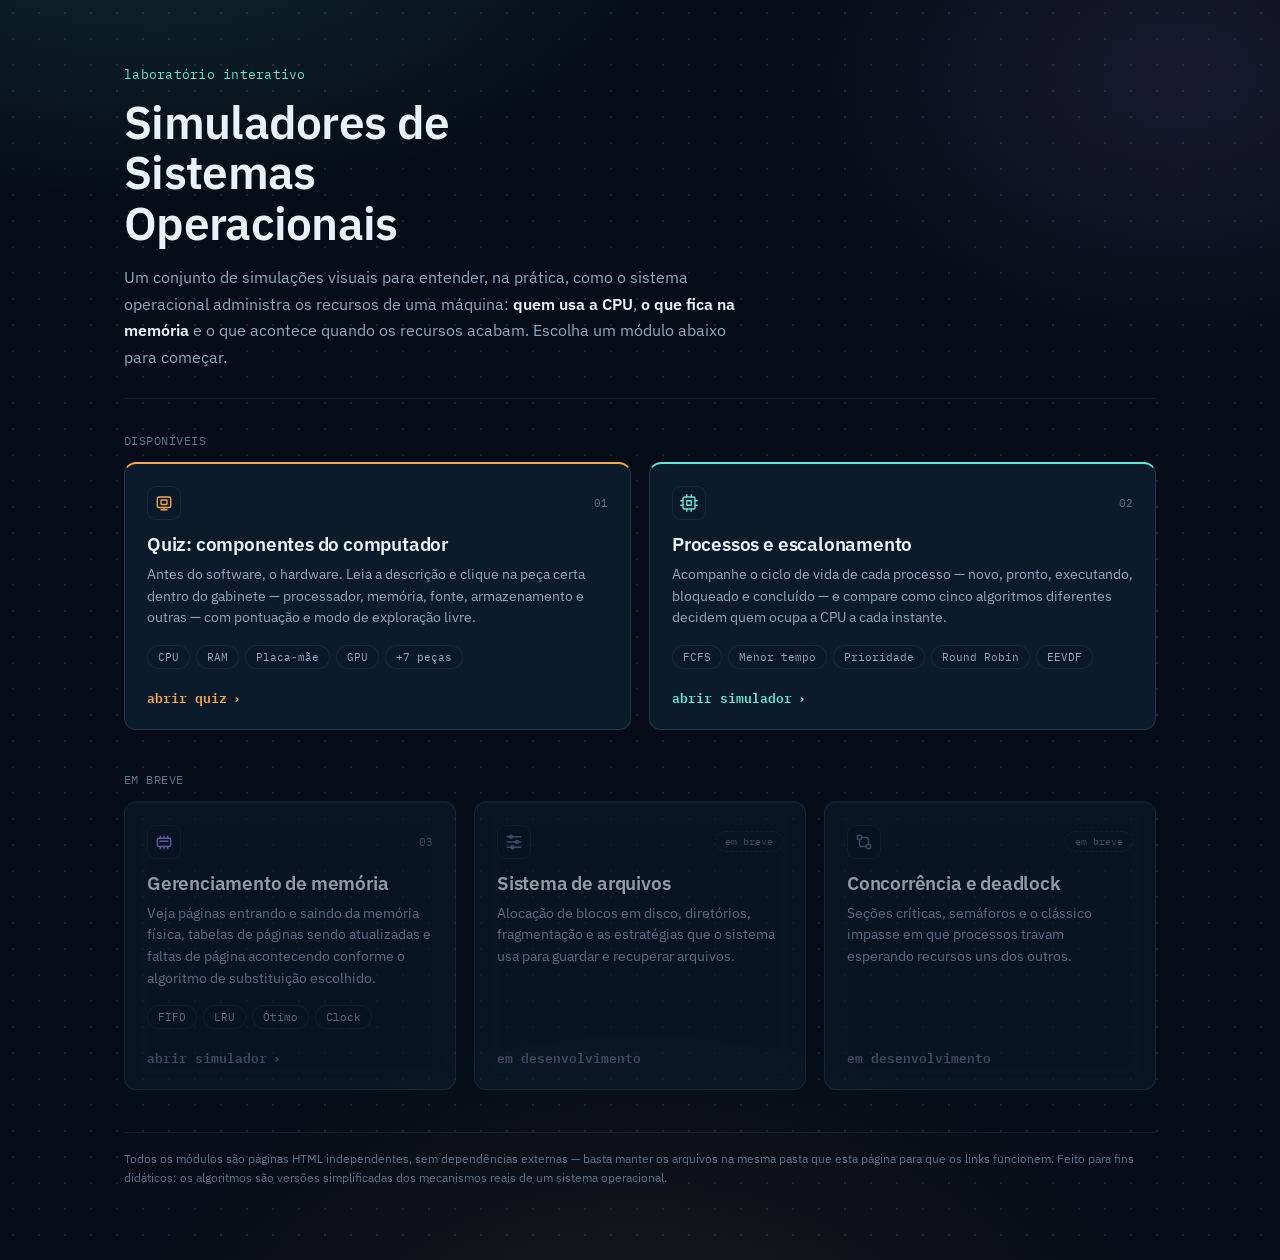
==== index.html @ f3147d51 "🎉 Initial Commit: Commit Inicial" ====
<!DOCTYPE html>
<html lang="pt-BR">
<head>
<meta charset="UTF-8">
<meta name="viewport" content="width=device-width, initial-scale=1.0">
<title>Simuladores de Sistemas Operacionais</title>
<style>
  @import url('https://fonts.googleapis.com/css2?family=IBM+Plex+Mono:wght@400;500;600;700&family=IBM+Plex+Sans:wght@400;500;600;700&display=swap');

  :root{
    --bg-deep: #060d18;
    --panel: rgba(19, 40, 61, 0.55);
    --panel-2: #0a1929;
    --border: rgba(150,195,230,0.16);
    --border-soft: rgba(150,195,230,0.09);
    --ink: #eaf2f9;
    --ink-dim: #90aac1;
    --ink-faint: #5b7690;
    --cyan: #5eead4;
    --amber: #f4a94d;
    --coral: #f0685b;
    --mint: #6ed6a8;
    --violet: #a78bfa;
    --sky: #60a5fa;
    --mono: 'IBM Plex Mono', 'SFMono-Regular', Consolas, monospace;
    --sans: 'IBM Plex Sans', -apple-system, sans-serif;
  }

  *{ box-sizing: border-box; }
  html{ -webkit-text-size-adjust: 100%; }

  html, body{
    margin:0; padding:0;
    background: var(--bg-deep);
    color: var(--ink);
    font-family: var(--sans);
    -webkit-font-smoothing: antialiased;
  }

  body{
    min-height: 100vh;
    background-image:
      radial-gradient(ellipse 900px 500px at 12% -8%, rgba(94,234,212,0.12), transparent 60%),
      radial-gradient(ellipse 700px 500px at 92% 6%, rgba(167,139,250,0.10), transparent 55%),
      radial-gradient(ellipse 900px 600px at 50% 110%, rgba(244,169,77,0.07), transparent 60%),
      radial-gradient(circle, rgba(150,195,230,0.14) 1px, transparent 1px);
    background-size: auto, auto, auto, 26px 26px;
    background-repeat: no-repeat, no-repeat, no-repeat, repeat;
    background-color: var(--bg-deep);
  }

  .wrap{
    max-width: 1080px;
    margin: 0 auto;
    padding: 64px 24px 72px;
  }

  header{
    border-bottom: 1px solid var(--border-soft);
    padding-bottom: 28px;
    margin-bottom: 34px;
  }
  .kicker{
    font-family: var(--mono);
    font-size: 12.5px;
    color: var(--cyan);
    letter-spacing: 0.02em;
    margin: 0 0 12px;
  }
  h1{
    font-size: clamp(30px, 5.4vw, 46px);
    line-height: 1.1;
    margin: 0 0 16px;
    font-weight: 600;
    letter-spacing: -0.015em;
    max-width: 15ch;
  }
  header p{
    color: var(--ink-dim);
    font-size: clamp(14px, 1.7vw, 16px);
    line-height: 1.65;
    max-width: 62ch;
    margin: 0;
  }
  header p strong{ color: var(--ink); font-weight: 600; }

  .section-label{
    font-family: var(--mono);
    font-size: 11.5px;
    color: var(--ink-faint);
    letter-spacing: 0.04em;
    text-transform: uppercase;
    margin: 0 0 14px;
  }

  .grid{
    display: grid;
    grid-template-columns: repeat(auto-fit, minmax(300px, 1fr));
    gap: 18px;
    margin-bottom: 42px;
  }

  .card{
    display: flex;
    flex-direction: column;
    background: var(--panel);
    backdrop-filter: blur(10px);
    -webkit-backdrop-filter: blur(10px);
    border: 1px solid var(--border);
    border-top: 2px solid var(--accent, var(--cyan));
    border-radius: 12px;
    padding: 22px 22px 20px;
    text-decoration: none;
    color: inherit;
    transition: transform 0.16s ease, border-color 0.2s ease, box-shadow 0.2s ease;
  }
  a.card:hover{
    transform: translateY(-3px);
    border-color: var(--accent, var(--cyan));
    box-shadow: 0 10px 34px rgba(0,0,0,0.35), 0 0 26px rgba(94,234,212,0.08);
  }
  a.card:focus-visible{ outline: 2px solid var(--cyan); outline-offset: 3px; }

  .card__top{
    display: flex;
    align-items: center;
    gap: 10px;
    margin-bottom: 12px;
  }
  .card__icon{
    width: 34px; height: 34px;
    border-radius: 9px;
    display: grid;
    place-items: center;
    background: var(--panel-2);
    border: 1px solid var(--border-soft);
    flex-shrink: 0;
  }
  .card__icon svg{ width: 18px; height: 18px; }
  .card__num{
    font-family: var(--mono);
    font-size: 11px;
    color: var(--ink-faint);
    margin-left: auto;
  }
  .card h2{
    font-size: 19px;
    font-weight: 600;
    margin: 0 0 8px;
    letter-spacing: -0.01em;
  }
  .card p{
    font-size: 13.5px;
    line-height: 1.6;
    color: var(--ink-dim);
    margin: 0 0 16px;
  }
  .tags{
    display: flex;
    flex-wrap: wrap;
    gap: 6px;
    margin-bottom: 18px;
  }
  .tag{
    font-family: var(--mono);
    font-size: 10.5px;
    color: var(--ink-dim);
    background: var(--panel-2);
    border: 1px solid var(--border-soft);
    border-radius: 999px;
    padding: 4px 10px;
  }
  .card__cta{
    margin-top: auto;
    font-family: var(--mono);
    font-size: 12.5px;
    font-weight: 600;
    color: var(--accent, var(--cyan));
    display: flex;
    align-items: center;
    gap: 6px;
  }
  a.card:hover .card__cta span{ transform: translateX(3px); }
  .card__cta span{ display: inline-block; transition: transform 0.16s ease; }

  /* soon cards */
  .card--soon{
    border-top-color: var(--border-soft);
    opacity: 0.62;
  }
  .card--soon .card__cta{ color: var(--ink-faint); }
  .badge-soon{
    font-family: var(--mono);
    font-size: 10px;
    color: var(--ink-faint);
    border: 1px dashed var(--border-soft);
    border-radius: 999px;
    padding: 3px 9px;
    margin-left: auto;
  }

  footer{
    color: var(--ink-faint);
    font-size: 12px;
    line-height: 1.6;
    border-top: 1px solid var(--border-soft);
    padding-top: 16px;
  }

  @media (max-width: 620px){
    .wrap{ padding: 44px 16px 56px; }
    .grid{ grid-template-columns: 1fr; }
  }
</style>
</head>
<body>
<div class="wrap">

  <header>
    <p class="kicker">laboratório interativo</p>
    <h1>Simuladores de Sistemas Operacionais</h1>
    <p>
      Um conjunto de simulações visuais para entender, na prática, como o sistema operacional
      administra os recursos de uma máquina: <strong>quem usa a CPU</strong>, <strong>o que fica na memória</strong>
      e o que acontece quando os recursos acabam. Escolha um módulo abaixo para começar.
    </p>
  </header>

  <p class="section-label">Disponíveis</p>
  <div class="grid">

    <a class="card" href="./hardware/index.html" style="--accent: var(--amber);">
      <div class="card__top">
        <div class="card__icon">
          <svg viewBox="0 0 24 24" fill="none" stroke="#f4a94d" stroke-width="1.8" stroke-linecap="round" stroke-linejoin="round">
            <rect x="3" y="4" width="18" height="14" rx="2"/>
            <rect x="8" y="8" width="8" height="6" rx="1"/>
            <path d="M8 21h8M12 18v3"/>
          </svg>
        </div>
        <span class="card__num">01</span>
      </div>
      <h2>Quiz: componentes do computador</h2>
      <p>
        Antes do software, o hardware. Leia a descrição e clique na peça certa dentro do gabinete —
        processador, memória, fonte, armazenamento e outras — com pontuação e modo de exploração livre.
      </p>
      <div class="tags">
        <span class="tag">CPU</span>
        <span class="tag">RAM</span>
        <span class="tag">Placa-mãe</span>
        <span class="tag">GPU</span>
        <span class="tag">+7 peças</span>
      </div>
      <div class="card__cta">abrir quiz <span>›</span></div>
    </a>

    <a class="card" href="./processos_so/index.html" style="--accent: var(--cyan);">
      <div class="card__top">
        <div class="card__icon">
          <svg viewBox="0 0 24 24" fill="none" stroke="#5eead4" stroke-width="1.8" stroke-linecap="round" stroke-linejoin="round">
            <rect x="4" y="4" width="16" height="16" rx="2"/>
            <rect x="9" y="9" width="6" height="6"/>
            <path d="M9 1v3M15 1v3M9 20v3M15 20v3M1 9h3M1 15h3M20 9h3M20 15h3"/>
          </svg>
        </div>
        <span class="card__num">02</span>
      </div>
      <h2>Processos e escalonamento</h2>
      <p>
        Acompanhe o ciclo de vida de cada processo — novo, pronto, executando, bloqueado e concluído —
        e compare como cinco algoritmos diferentes decidem quem ocupa a CPU a cada instante.
      </p>
      <div class="tags">
        <span class="tag">FCFS</span>
        <span class="tag">Menor tempo</span>
        <span class="tag">Prioridade</span>
        <span class="tag">Round Robin</span>
        <span class="tag">EEVDF</span>
      </div>
      <div class="card__cta">abrir simulador <span>›</span></div>
    </a>

  </div>

  <p class="section-label">Em breve</p>
  <div class="grid">

    <div class="card card--soon">
    <!-- <a class="card" href="simulador-memoria.html" style="--accent: var(--violet);"> -->
      <div class="card__top">
        <div class="card__icon">
          <svg viewBox="0 0 24 24" fill="none" stroke="#a78bfa" stroke-width="1.8" stroke-linecap="round" stroke-linejoin="round">
            <rect x="3" y="7" width="18" height="11" rx="2"/>
            <path d="M7 18v3M12 18v3M17 18v3M7 7V4M12 7V4M17 7V4"/>
            <path d="M7 11h10"/>
          </svg>
        </div>
        <span class="card__num">03</span>
      </div>
      <h2>Gerenciamento de memória</h2>
      <p>
        Veja páginas entrando e saindo da memória física, tabelas de páginas sendo atualizadas
        e faltas de página acontecendo conforme o algoritmo de substituição escolhido.
      </p>
      <div class="tags">
        <span class="tag">FIFO</span>
        <span class="tag">LRU</span>
        <span class="tag">Ótimo</span>
        <span class="tag">Clock</span>
      </div>
      <div class="card__cta">abrir simulador <span>›</span></div>
    <!-- </a> -->
</div>
    <div class="card card--soon">
      <div class="card__top">
        <div class="card__icon">
          <svg viewBox="0 0 24 24" fill="none" stroke="#5b7690" stroke-width="1.8" stroke-linecap="round" stroke-linejoin="round">
            <path d="M3 5h18M3 12h18M3 19h18"/>
            <circle cx="8" cy="5" r="2"/>
            <circle cx="16" cy="12" r="2"/>
            <circle cx="10" cy="19" r="2"/>
          </svg>
        </div>
        <span class="badge-soon">em breve</span>
      </div>
      <h2>Sistema de arquivos</h2>
      <p>
        Alocação de blocos em disco, diretórios, fragmentação e as estratégias que o sistema usa
        para guardar e recuperar arquivos.
      </p>
      <div class="card__cta">em desenvolvimento</div>
    </div>

    <div class="card card--soon">
      <div class="card__top">
        <div class="card__icon">
          <svg viewBox="0 0 24 24" fill="none" stroke="#5b7690" stroke-width="1.8" stroke-linecap="round" stroke-linejoin="round">
            <circle cx="6" cy="6" r="3"/>
            <circle cx="18" cy="18" r="3"/>
            <path d="M9 6h6a3 3 0 0 1 3 3v6"/>
            <path d="M15 18H9a3 3 0 0 1-3-3V9"/>
          </svg>
        </div>
        <span class="badge-soon">em breve</span>
      </div>
      <h2>Concorrência e deadlock</h2>
      <p>
        Seções críticas, semáforos e o clássico impasse em que processos travam
        esperando recursos uns dos outros.
      </p>
      <div class="card__cta">em desenvolvimento</div>
    </div>

  </div>

  <footer>
    Todos os módulos são páginas HTML independentes, sem dependências externas — basta manter os arquivos
    na mesma pasta que esta página para que os links funcionem. Feito para fins didáticos: os algoritmos são
    versões simplificadas dos mecanismos reais de um sistema operacional.
  </footer>

</div>
</body>
</html>
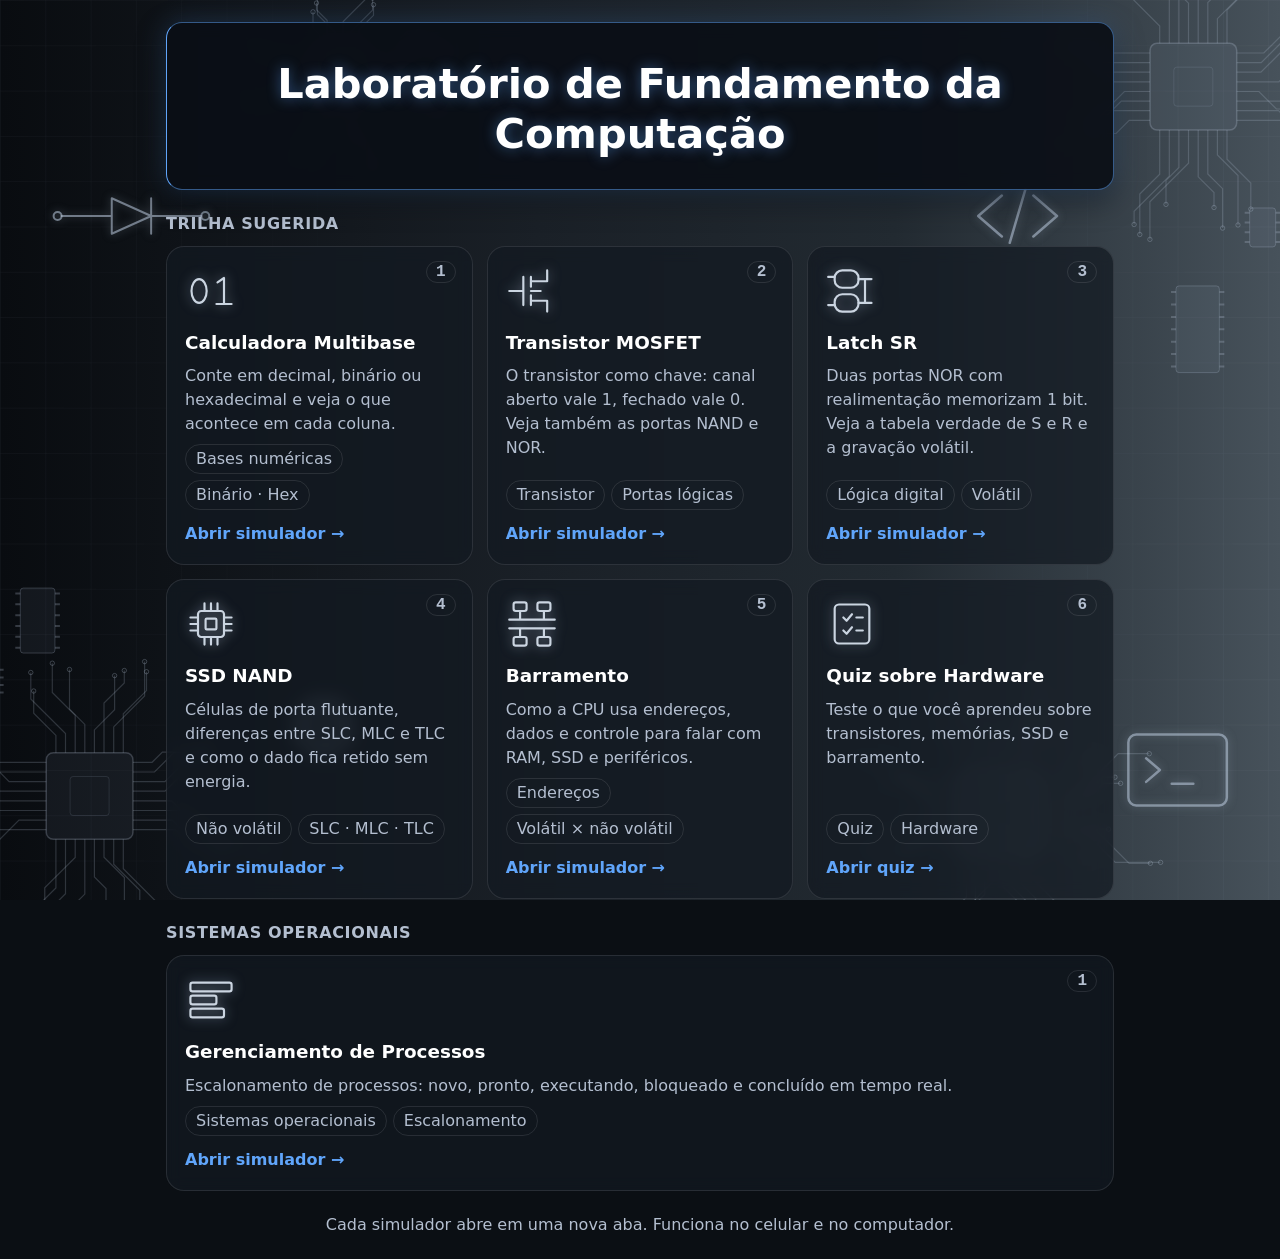
==== commit b96662c1: "✨ New Feature: Novos Simuladores" ====
--- a/index.html
+++ b/index.html
@@ -1,365 +1,489 @@
-<!DOCTYPE html>
+<!doctype html>
 <html lang="pt-BR">
-<head>
-<meta charset="UTF-8">
-<meta name="viewport" content="width=device-width, initial-scale=1.0">
-<title>Simuladores de Sistemas Operacionais</title>
-<style>
-  @import url('https://fonts.googleapis.com/css2?family=IBM+Plex+Mono:wght@400;500;600;700&family=IBM+Plex+Sans:wght@400;500;600;700&display=swap');
-
-  :root{
-    --bg-deep: #060d18;
-    --panel: rgba(19, 40, 61, 0.55);
-    --panel-2: #0a1929;
-    --border: rgba(150,195,230,0.16);
-    --border-soft: rgba(150,195,230,0.09);
-    --ink: #eaf2f9;
-    --ink-dim: #90aac1;
-    --ink-faint: #5b7690;
-    --cyan: #5eead4;
-    --amber: #f4a94d;
-    --coral: #f0685b;
-    --mint: #6ed6a8;
-    --violet: #a78bfa;
-    --sky: #60a5fa;
-    --mono: 'IBM Plex Mono', 'SFMono-Regular', Consolas, monospace;
-    --sans: 'IBM Plex Sans', -apple-system, sans-serif;
-  }
-
-  *{ box-sizing: border-box; }
-  html{ -webkit-text-size-adjust: 100%; }
-
-  html, body{
-    margin:0; padding:0;
-    background: var(--bg-deep);
-    color: var(--ink);
-    font-family: var(--sans);
-    -webkit-font-smoothing: antialiased;
-  }
-
-  body{
-    min-height: 100vh;
-    background-image:
-      radial-gradient(ellipse 900px 500px at 12% -8%, rgba(94,234,212,0.12), transparent 60%),
-      radial-gradient(ellipse 700px 500px at 92% 6%, rgba(167,139,250,0.10), transparent 55%),
-      radial-gradient(ellipse 900px 600px at 50% 110%, rgba(244,169,77,0.07), transparent 60%),
-      radial-gradient(circle, rgba(150,195,230,0.14) 1px, transparent 1px);
-    background-size: auto, auto, auto, 26px 26px;
-    background-repeat: no-repeat, no-repeat, no-repeat, repeat;
-    background-color: var(--bg-deep);
-  }
-
-  .wrap{
-    max-width: 1080px;
-    margin: 0 auto;
-    padding: 64px 24px 72px;
-  }
-
-  header{
-    border-bottom: 1px solid var(--border-soft);
-    padding-bottom: 28px;
-    margin-bottom: 34px;
-  }
-  .kicker{
-    font-family: var(--mono);
-    font-size: 12.5px;
-    color: var(--cyan);
-    letter-spacing: 0.02em;
-    margin: 0 0 12px;
-  }
-  h1{
-    font-size: clamp(30px, 5.4vw, 46px);
-    line-height: 1.1;
-    margin: 0 0 16px;
-    font-weight: 600;
-    letter-spacing: -0.015em;
-    max-width: 15ch;
-  }
-  header p{
-    color: var(--ink-dim);
-    font-size: clamp(14px, 1.7vw, 16px);
-    line-height: 1.65;
-    max-width: 62ch;
-    margin: 0;
-  }
-  header p strong{ color: var(--ink); font-weight: 600; }
-
-  .section-label{
-    font-family: var(--mono);
-    font-size: 11.5px;
-    color: var(--ink-faint);
-    letter-spacing: 0.04em;
-    text-transform: uppercase;
-    margin: 0 0 14px;
-  }
-
-  .grid{
-    display: grid;
-    grid-template-columns: repeat(auto-fit, minmax(300px, 1fr));
-    gap: 18px;
-    margin-bottom: 42px;
-  }
-
-  .card{
-    display: flex;
-    flex-direction: column;
-    background: var(--panel);
-    backdrop-filter: blur(10px);
-    -webkit-backdrop-filter: blur(10px);
-    border: 1px solid var(--border);
-    border-top: 2px solid var(--accent, var(--cyan));
-    border-radius: 12px;
-    padding: 22px 22px 20px;
-    text-decoration: none;
-    color: inherit;
-    transition: transform 0.16s ease, border-color 0.2s ease, box-shadow 0.2s ease;
-  }
-  a.card:hover{
-    transform: translateY(-3px);
-    border-color: var(--accent, var(--cyan));
-    box-shadow: 0 10px 34px rgba(0,0,0,0.35), 0 0 26px rgba(94,234,212,0.08);
-  }
-  a.card:focus-visible{ outline: 2px solid var(--cyan); outline-offset: 3px; }
-
-  .card__top{
-    display: flex;
-    align-items: center;
-    gap: 10px;
-    margin-bottom: 12px;
-  }
-  .card__icon{
-    width: 34px; height: 34px;
-    border-radius: 9px;
-    display: grid;
-    place-items: center;
-    background: var(--panel-2);
-    border: 1px solid var(--border-soft);
-    flex-shrink: 0;
-  }
-  .card__icon svg{ width: 18px; height: 18px; }
-  .card__num{
-    font-family: var(--mono);
-    font-size: 11px;
-    color: var(--ink-faint);
-    margin-left: auto;
-  }
-  .card h2{
-    font-size: 19px;
-    font-weight: 600;
-    margin: 0 0 8px;
-    letter-spacing: -0.01em;
-  }
-  .card p{
-    font-size: 13.5px;
-    line-height: 1.6;
-    color: var(--ink-dim);
-    margin: 0 0 16px;
-  }
-  .tags{
-    display: flex;
-    flex-wrap: wrap;
-    gap: 6px;
-    margin-bottom: 18px;
-  }
-  .tag{
-    font-family: var(--mono);
-    font-size: 10.5px;
-    color: var(--ink-dim);
-    background: var(--panel-2);
-    border: 1px solid var(--border-soft);
-    border-radius: 999px;
-    padding: 4px 10px;
-  }
-  .card__cta{
-    margin-top: auto;
-    font-family: var(--mono);
-    font-size: 12.5px;
-    font-weight: 600;
-    color: var(--accent, var(--cyan));
-    display: flex;
-    align-items: center;
-    gap: 6px;
-  }
-  a.card:hover .card__cta span{ transform: translateX(3px); }
-  .card__cta span{ display: inline-block; transition: transform 0.16s ease; }
-
-  /* soon cards */
-  .card--soon{
-    border-top-color: var(--border-soft);
-    opacity: 0.62;
-  }
-  .card--soon .card__cta{ color: var(--ink-faint); }
-  .badge-soon{
-    font-family: var(--mono);
-    font-size: 10px;
-    color: var(--ink-faint);
-    border: 1px dashed var(--border-soft);
-    border-radius: 999px;
-    padding: 3px 9px;
-    margin-left: auto;
-  }
-
-  footer{
-    color: var(--ink-faint);
-    font-size: 12px;
-    line-height: 1.6;
-    border-top: 1px solid var(--border-soft);
-    padding-top: 16px;
-  }
-
-  @media (max-width: 620px){
-    .wrap{ padding: 44px 16px 56px; }
-    .grid{ grid-template-columns: 1fr; }
-  }
-</style>
-</head>
-<body>
-<div class="wrap">
-
-  <header>
-    <p class="kicker">laboratório interativo</p>
-    <h1>Simuladores de Sistemas Operacionais</h1>
-    <p>
-      Um conjunto de simulações visuais para entender, na prática, como o sistema operacional
-      administra os recursos de uma máquina: <strong>quem usa a CPU</strong>, <strong>o que fica na memória</strong>
-      e o que acontece quando os recursos acabam. Escolha um módulo abaixo para começar.
-    </p>
-  </header>
-
-  <p class="section-label">Disponíveis</p>
-  <div class="grid">
-
-    <a class="card" href="./hardware/index.html" style="--accent: var(--amber);">
-      <div class="card__top">
-        <div class="card__icon">
-          <svg viewBox="0 0 24 24" fill="none" stroke="#f4a94d" stroke-width="1.8" stroke-linecap="round" stroke-linejoin="round">
-            <rect x="3" y="4" width="18" height="14" rx="2"/>
-            <rect x="8" y="8" width="8" height="6" rx="1"/>
-            <path d="M8 21h8M12 18v3"/>
-          </svg>
-        </div>
-        <span class="card__num">01</span>
-      </div>
-      <h2>Quiz: componentes do computador</h2>
-      <p>
-        Antes do software, o hardware. Leia a descrição e clique na peça certa dentro do gabinete —
-        processador, memória, fonte, armazenamento e outras — com pontuação e modo de exploração livre.
-      </p>
-      <div class="tags">
-        <span class="tag">CPU</span>
-        <span class="tag">RAM</span>
-        <span class="tag">Placa-mãe</span>
-        <span class="tag">GPU</span>
-        <span class="tag">+7 peças</span>
-      </div>
-      <div class="card__cta">abrir quiz <span>›</span></div>
-    </a>
-
-    <a class="card" href="./processos_so/index.html" style="--accent: var(--cyan);">
-      <div class="card__top">
-        <div class="card__icon">
-          <svg viewBox="0 0 24 24" fill="none" stroke="#5eead4" stroke-width="1.8" stroke-linecap="round" stroke-linejoin="round">
-            <rect x="4" y="4" width="16" height="16" rx="2"/>
-            <rect x="9" y="9" width="6" height="6"/>
-            <path d="M9 1v3M15 1v3M9 20v3M15 20v3M1 9h3M1 15h3M20 9h3M20 15h3"/>
-          </svg>
-        </div>
-        <span class="card__num">02</span>
-      </div>
-      <h2>Processos e escalonamento</h2>
-      <p>
-        Acompanhe o ciclo de vida de cada processo — novo, pronto, executando, bloqueado e concluído —
-        e compare como cinco algoritmos diferentes decidem quem ocupa a CPU a cada instante.
-      </p>
-      <div class="tags">
-        <span class="tag">FCFS</span>
-        <span class="tag">Menor tempo</span>
-        <span class="tag">Prioridade</span>
-        <span class="tag">Round Robin</span>
-        <span class="tag">EEVDF</span>
-      </div>
-      <div class="card__cta">abrir simulador <span>›</span></div>
-    </a>
-
-  </div>
-
-  <p class="section-label">Em breve</p>
-  <div class="grid">
-
-    <div class="card card--soon">
-    <!-- <a class="card" href="simulador-memoria.html" style="--accent: var(--violet);"> -->
-      <div class="card__top">
-        <div class="card__icon">
-          <svg viewBox="0 0 24 24" fill="none" stroke="#a78bfa" stroke-width="1.8" stroke-linecap="round" stroke-linejoin="round">
-            <rect x="3" y="7" width="18" height="11" rx="2"/>
-            <path d="M7 18v3M12 18v3M17 18v3M7 7V4M12 7V4M17 7V4"/>
-            <path d="M7 11h10"/>
-          </svg>
-        </div>
-        <span class="card__num">03</span>
-      </div>
-      <h2>Gerenciamento de memória</h2>
-      <p>
-        Veja páginas entrando e saindo da memória física, tabelas de páginas sendo atualizadas
-        e faltas de página acontecendo conforme o algoritmo de substituição escolhido.
-      </p>
-      <div class="tags">
-        <span class="tag">FIFO</span>
-        <span class="tag">LRU</span>
-        <span class="tag">Ótimo</span>
-        <span class="tag">Clock</span>
-      </div>
-      <div class="card__cta">abrir simulador <span>›</span></div>
-    <!-- </a> -->
-</div>
-    <div class="card card--soon">
-      <div class="card__top">
-        <div class="card__icon">
-          <svg viewBox="0 0 24 24" fill="none" stroke="#5b7690" stroke-width="1.8" stroke-linecap="round" stroke-linejoin="round">
-            <path d="M3 5h18M3 12h18M3 19h18"/>
-            <circle cx="8" cy="5" r="2"/>
-            <circle cx="16" cy="12" r="2"/>
-            <circle cx="10" cy="19" r="2"/>
-          </svg>
-        </div>
-        <span class="badge-soon">em breve</span>
-      </div>
-      <h2>Sistema de arquivos</h2>
-      <p>
-        Alocação de blocos em disco, diretórios, fragmentação e as estratégias que o sistema usa
-        para guardar e recuperar arquivos.
-      </p>
-      <div class="card__cta">em desenvolvimento</div>
-    </div>
-
-    <div class="card card--soon">
-      <div class="card__top">
-        <div class="card__icon">
-          <svg viewBox="0 0 24 24" fill="none" stroke="#5b7690" stroke-width="1.8" stroke-linecap="round" stroke-linejoin="round">
-            <circle cx="6" cy="6" r="3"/>
-            <circle cx="18" cy="18" r="3"/>
-            <path d="M9 6h6a3 3 0 0 1 3 3v6"/>
-            <path d="M15 18H9a3 3 0 0 1-3-3V9"/>
-          </svg>
-        </div>
-        <span class="badge-soon">em breve</span>
-      </div>
-      <h2>Concorrência e deadlock</h2>
-      <p>
-        Seções críticas, semáforos e o clássico impasse em que processos travam
-        esperando recursos uns dos outros.
-      </p>
-      <div class="card__cta">em desenvolvimento</div>
-    </div>
-
-  </div>
-
-  <footer>
-    Todos os módulos são páginas HTML independentes, sem dependências externas — basta manter os arquivos
-    na mesma pasta que esta página para que os links funcionem. Feito para fins didáticos: os algoritmos são
-    versões simplificadas dos mecanismos reais de um sistema operacional.
-  </footer>
-
-</div>
-</body>
-</html>+	<head>
+		<meta charset="utf-8" />
+		<meta
+			name="viewport"
+			content="width=device-width, initial-scale=1, viewport-fit=cover"
+		/>
+		<title>Laboratório de Fundamento da Computação</title>
+		<style>
+			:root {
+				--card: rgba(18, 25, 34, 0.72);
+				--tx: #e6ebf2;
+				--mu: #b4bfd0;
+				--bd: rgba(255, 255, 255, 0.1);
+				--ac: #60a5fa;
+				color-scheme: dark;
+				box-sizing: border-box;
+				padding-top: env(safe-area-inset-top, 0px);
+				padding-bottom: env(safe-area-inset-bottom, 0px);
+			}
+			* {
+				box-sizing: border-box;
+			}
+			html {
+				background: #0b0f14;
+				scroll-padding-top: env(safe-area-inset-top, 0px);
+			}
+			body {
+				margin: 0;
+				background: transparent;
+				color: var(--tx);
+				font:
+					16px/1.5 system-ui,
+					-apple-system,
+					'Segoe UI',
+					sans-serif;
+			}
+			main {
+				max-width: 980px;
+				margin: 0 auto;
+				padding: 16px;
+			}
+			#bg {
+				position: fixed;
+				left: 0;
+				top: 0;
+				width: 100%;
+				height: 100%;
+				z-index: -1;
+				pointer-events: none;
+			}
+			#bg .gl {
+				filter: drop-shadow(
+					0 0 4px rgba(190, 205, 225, 0.55)
+				);
+			}
+			.top2 {
+				text-align: center;
+				background: rgba(10, 15, 22, 0.92);
+				border: 1px solid rgba(96, 165, 250, 0.5);
+				border-left: 1px solid var(--ac);
+				border-radius: 16px;
+				padding: 26px 18px;
+				margin: 6px 0 16px;
+				box-shadow:
+					0 0 26px rgba(96, 165, 250, 0.22),
+					0 10px 28px rgba(0, 0, 0, 0.5);
+				backdrop-filter: blur(8px);
+				-webkit-backdrop-filter: blur(8px);
+			}
+			.top2 h1 {
+				margin: 10px 0 4px;
+				color: #fff;
+				font-size: clamp(1.7rem, 6vw, 2.6rem);
+				line-height: 1.2;
+				text-shadow: 0 0 14px rgba(96, 165, 250, 0.45);
+			}
+			h3 {
+				margin: 22px 0 10px;
+				font-size: 1rem;
+				color: var(--mu);
+				font-weight: 600;
+				letter-spacing: 0.04em;
+				text-transform: uppercase;
+			}
+			.grid {
+				display: grid;
+				grid-template-columns: repeat(
+					auto-fit,
+					minmax(250px, 1fr)
+				);
+				gap: 14px;
+			}
+			.tile {
+				position: relative;
+				display: flex;
+				flex-direction: column;
+				gap: 8px;
+				padding: 18px;
+				border-radius: 18px;
+				background: var(--card);
+				border: 1px solid var(--bd);
+				backdrop-filter: blur(8px);
+				-webkit-backdrop-filter: blur(8px);
+				color: inherit;
+				text-decoration: none;
+				transition: 0.25s;
+			}
+			.tile:hover,
+			.tile:focus-visible {
+				transform: translateY(-4px);
+				border-color: var(--ac);
+				box-shadow: 0 0 28px rgba(96, 165, 250, 0.25);
+				outline: none;
+			}
+			.n {
+				position: absolute;
+				top: 14px;
+				right: 16px;
+				font:
+					700 16px ui-monospace,
+					monospace;
+				color: var(--mu);
+				border: 1px solid var(--bd);
+				border-radius: 99px;
+				padding: 1px 9px;
+			}
+			.ico {
+				width: 52px;
+				height: 52px;
+				color: #cbd5e1;
+				filter: drop-shadow(
+					0 0 6px rgba(148, 163, 184, 0.7)
+				);
+			}
+			.tile h2 {
+				margin: 4px 0 0;
+				font-size: 1.15rem;
+				color: #fff;
+			}
+			.tile p {
+				margin: 0;
+				color: var(--mu);
+				flex: 1;
+			}
+			.tags {
+				display: flex;
+				flex-wrap: wrap;
+				gap: 6px;
+			}
+			.tags i {
+				font-style: normal;
+				padding: 2px 10px;
+				border-radius: 99px;
+				border: 1px solid var(--bd);
+				color: var(--mu);
+			}
+			.go {
+				color: var(--ac);
+				margin-top: 4px;
+			}
+			footer {
+				margin: 22px 0 6px;
+				text-align: center;
+				color: var(--mu);
+			}
+			@media (prefers-reduced-motion: reduce) {
+				.tile {
+					transition: none;
+				}
+			}
+		</style>
+	</head>
+	<body>
+		<svg id="bg" aria-hidden="true"></svg>
+		<main>
+			<header class="top2">
+				<h1>Laboratório de Fundamento da Computação</h1>
+			</header>
+			<div id="app"></div>
+			<footer>
+				Cada simulador abre em uma nova aba. Funciona no
+				celular e no computador.
+			</footer>
+		</main>
+		<script>
+			// Para adicionar um simulador: inclua um item em "sims" (titulo, desc, tags, url, ico).
+			// Para uma trilha nova: inclua um objeto em TRILHAS. "ico" é o conteúdo interno do SVG (viewBox 0 0 48 48).
+			const TRILHAS = [
+				{
+					nome: 'Trilha sugerida',
+					sims: [
+						{
+							titulo: 'Calculadora Multibase',
+							desc: 'Conte em decimal, binário ou hexadecimal e veja o que acontece em cada coluna.',
+							tags: [
+								'Bases numéricas',
+								'Binário · Hex',
+							],
+							url: '01.html',
+							ico: '<ellipse cx="13" cy="24" rx="7" ry="11"/><path d="M30 16l6-4v24M29 36h14"/>',
+						},
+						{
+							titulo: 'Transistor MOSFET',
+							desc: 'O transistor como chave: canal aberto vale 1, fechado vale 0. Veja também as portas NAND e NOR.',
+							tags: [
+								'Transistor',
+								'Portas lógicas',
+							],
+							url: '02.html',
+							ico: '<path d="M3 24h13M16 11v26M23 11v9M23 28v9M23 15h15V5M23 33h15v10M23 24h9"/>',
+						},
+						{
+							titulo: 'Latch SR',
+							desc: 'Duas portas NOR com realimentação memorizam 1 bit. Veja a tabela verdade de S e R e a gravação volátil.',
+							tags: [
+								'Lógica digital',
+								'Volátil',
+							],
+							url: '03.html',
+							ico: '<path d="M2 11h6M2 37h6M30 13h12M30 35h12M36 13v22"/><rect x="8" y="5" width="22" height="16" rx="7"/><rect x="8" y="27" width="22" height="16" rx="7"/>',
+						},
+						{
+							titulo: 'SSD NAND',
+							desc: 'Células de porta flutuante, diferenças entre SLC, MLC e TLC e como o dado fica retido sem energia.',
+							tags: [
+								'Não volátil',
+								'SLC · MLC · TLC',
+							],
+							url: '04.html',
+							ico: '<rect x="12" y="12" width="24" height="24" rx="3"/><rect x="19" y="19" width="10" height="10" rx="1"/><path d="M18 5v7M24 5v7M30 5v7M18 36v7M24 36v7M30 36v7M5 18h7M5 24h7M5 30h7M36 18h7M36 24h7M36 30h7"/>',
+						},
+						{
+							titulo: 'Barramento',
+							desc: 'Como a CPU usa endereços, dados e controle para falar com RAM, SSD e periféricos.',
+							tags: [
+								'Endereços',
+								'Volátil × não volátil',
+							],
+							url: '05.html',
+							ico: '<path d="M3 20h42M3 28h42M13 12v8M13 28v8M35 12v8M35 28v8"/><rect x="7" y="4" width="12" height="8" rx="2"/><rect x="29" y="4" width="12" height="8" rx="2"/><rect x="7" y="36" width="12" height="8" rx="2"/><rect x="29" y="36" width="12" height="8" rx="2"/>',
+						},
+						{
+							titulo: 'Quiz sobre Hardware',
+							desc: 'Teste o que você aprendeu sobre transistores, memórias, SSD e barramento.',
+							tags: ['Quiz', 'Hardware'],
+							cta: 'Abrir quiz',
+							url: '06.html', // TODO: trocar pelo link do quiz
+							ico: '<rect x="8" y="6" width="32" height="36" rx="4"/><path d="M16 18l3 3 5-6M28 18h6M16 30l3 3 5-6M28 30h6"/>',
+						},
+					],
+				},
+				{
+					nome: 'Sistemas Operacionais',
+					sims: [
+						{
+							titulo: 'Gerenciamento de Processos',
+							desc: 'Escalonamento de processos: novo, pronto, executando, bloqueado e concluído em tempo real.',
+							tags: [
+								'Sistemas operacionais',
+								'Escalonamento',
+							],
+							url: 'so_01.html',
+							ico: '<rect x="5" y="8" width="38" height="8" rx="2"/><rect x="5" y="20" width="24" height="8" rx="2"/><rect x="5" y="32" width="31" height="8" rx="2"/>',
+						},
+					],
+				},
+			]
+			document.getElementById('app').innerHTML = TRILHAS.map(
+				(t) =>
+					`<h3>${t.nome}</h3><nav class="grid">${t.sims.map((s, n) => `<a class="tile" href="${s.url}" target="_blank" rel="noopener"><span class="n">${n + 1}</span><svg class="ico" viewBox="0 0 48 48" fill="none" stroke="currentColor" stroke-width="2" stroke-linecap="round" stroke-linejoin="round">${s.ico}</svg><h2>${s.titulo}</h2><p>${s.desc}</p><div class="tags">${s.tags.map((g) => `<i>${g}</i>`).join('')}</div><b class="go">${s.cta || 'Abrir simulador'} →</b></a>`).join('')}</nav>`,
+			).join('')
+		</script>
+		<script>
+			// Fundo decorativo (circuitos)
+			;(function () {
+				function R(s) {
+					return function () {
+						return (
+							(s =
+								(s * 16807) %
+								2147483647) / 2147483647
+						)
+					}
+				}
+				function draw() {
+					const W = innerWidth,
+						H = innerHeight,
+						m = W < 700,
+						s = Math.max(
+							0.7,
+							Math.min(1.15, W / 1300),
+						),
+						b = 88 * s,
+						n = m ? 6 : 8,
+						L = (a) => `rgba(190,205,225,${a})`,
+						f = (v) => v.toFixed(1)
+					function chip(cx, cy, b, seed, n) {
+						const r = R(seed),
+							h = b / 2,
+							g = b / (n + 1)
+						let p = ''
+						;[
+							[0, -1],
+							[0, 1],
+							[-1, 0],
+							[1, 0],
+						].forEach(([dx, dy]) => {
+							for (let i = 1; i <= n; i++) {
+								const k =
+										i -
+										(n + 1) /
+											2,
+									tx = -dy,
+									ty = dx,
+									sg =
+										k < 0
+											? -1
+											: 1
+								let x =
+										cx +
+										dx * h +
+										tx *
+											k *
+											g,
+									y =
+										cy +
+										dy * h +
+										ty * k * g
+								const pts = [[x, y]]
+								x += dx * b * 0.08
+								y += dy * b * 0.08
+								pts.push([x, y])
+								const l1 =
+										b *
+										(0.12 +
+											r() *
+												0.45),
+									d =
+										b *
+										(0.1 +
+											r() *
+												0.35),
+									l2 =
+										b *
+										(0.1 +
+											r() *
+												0.5)
+								x += dx * l1
+								y += dy * l1
+								pts.push([x, y])
+								x += (dx + tx * sg) * d
+								y += (dy + ty * sg) * d
+								pts.push([x, y])
+								x += dx * l2
+								y += dy * l2
+								pts.push([x, y])
+								p += `<polyline points="${pts.map((q) => f(q[0]) + ',' + f(q[1])).join(' ')}" fill="none" stroke="${L(0.2)}" stroke-width="1.2"/><circle cx="${f(x)}" cy="${f(y)}" r="2.2" fill="none" stroke="${L(0.26)}"/>`
+							}
+						})
+						return (
+							`<rect x="${cx - h}" y="${cy - h}" width="${b}" height="${b}" rx="${b * 0.08}" fill="${L(0.06)}" stroke="${L(0.24)}" stroke-width="1.5"/><rect x="${cx - h * 0.45}" y="${cy - h * 0.45}" width="${h * 0.9}" height="${h * 0.9}" rx="3" fill="none" stroke="${L(0.12)}"/>` +
+							p
+						)
+					}
+					function dip(x, y, w, h, n) {
+						let p = `<rect x="${x}" y="${y}" width="${w}" height="${h}" rx="3" fill="${L(0.06)}" stroke="${L(0.22)}"/>`
+						for (let i = 0; i < n; i++) {
+							const yy =
+								y + (h * (i + 0.5)) / n
+							p += `<path d="M${x - 5} ${yy}H${x}M${x + w} ${yy}H${x + w + 5}" stroke="${L(0.24)}" stroke-width="2"/>`
+						}
+						return p
+					}
+					const G = (a, w) =>
+						`<g class="gl" fill="none" stroke="${L(a)}" stroke-width="${w}" stroke-linecap="round" stroke-linejoin="round">`
+					function diode(x, y) {
+						const k = s
+						return (
+							G(0.55, 2) +
+							`<circle cx="${x}" cy="${y}" r="4"/><circle cx="${x + 150 * k}" cy="${y}" r="4"/><path d="M${x + 4} ${y}H${x + 55 * k}M${x + 95 * k} ${y}H${x + 146 * k}M${x + 95 * k} ${y - 18 * k}V${y + 18 * k}M${x + 55 * k} ${y - 18 * k}L${x + 95 * k} ${y}L${x + 55 * k} ${y + 18 * k}Z"/></g>`
+						)
+					}
+					function code(x, y) {
+						const k = s * 0.8
+						return (
+							G(0.55, 2.5) +
+							`<path d="M${x - 20 * k} ${y - 26 * k}L${x - 50 * k} ${y}L${x - 20 * k} ${y + 26 * k}M${x + 20 * k} ${y - 26 * k}L${x + 50 * k} ${y}L${x + 20 * k} ${y + 26 * k}M${x + 10 * k} ${y - 34 * k}L${x - 10 * k} ${y + 34 * k}"/></g>`
+						)
+					}
+					function term(x, y) {
+						const k = s
+						return (
+							G(0.55, 2.5) +
+							`<rect x="${x - 50 * k}" y="${y - 36 * k}" width="${100 * k}" height="${72 * k}" rx="${8 * k}"/><path d="M${x - 32 * k} ${y - 12 * k}L${x - 18 * k} ${y}L${x - 32 * k} ${y + 12 * k}M${x - 6 * k} ${y + 14 * k}H${x + 16 * k}"/></g>`
+						)
+					}
+					function icon(x, y) {
+						const h = 22 * s
+						let p = `<rect x="${x - h}" y="${y - h}" width="${2 * h}" height="${2 * h}" rx="${5 * s}"/><rect x="${x - h * 0.45}" y="${y - h * 0.45}" width="${h * 0.9}" height="${h * 0.9}" rx="2"/>`
+						for (let i = -1; i <= 1; i++) {
+							const o = i * h * 0.5
+							p += `<path d="M${x + o} ${y - h}v${-8 * s}M${x + o} ${y + h}v${8 * s}M${x - h} ${y + o}h${-8 * s}M${x + h} ${y + o}h${8 * s}"/>`
+						}
+						return G(0.5, 2.5) + p + `</g>`
+					}
+					let o = `<defs><linearGradient id="bgg" x1="0" x2="1" y1="0" y2="0"><stop offset="0" stop-color="#090c10"/><stop offset=".42" stop-color="#1a2027"/><stop offset=".7" stop-color="#222a31"/><stop offset="1" stop-color="#47525b"/></linearGradient><linearGradient id="gmg" x1="0" x2="1" y1="0" y2="0"><stop offset="0" stop-color="#fff"/><stop offset=".3" stop-color="#000"/><stop offset=".7" stop-color="#000"/><stop offset="1" stop-color="#fff"/></linearGradient><mask id="gm"><rect width="${W}" height="${H}" fill="url(#gmg)"/></mask><pattern id="gp" width="${46 * s}" height="${46 * s}" patternUnits="userSpaceOnUse"><path d="M${46 * s} 0H0V${46 * s}" fill="none" stroke="${L(0.08)}"/></pattern></defs><rect width="${W}" height="${H}" fill="url(#bgg)"/><rect width="${W}" height="${H}" fill="url(#gp)" mask="url(#gm)"/>`
+					const c1x = Math.max(b * 0.8, W * 0.07),
+						c1y = H - b * 1.2
+					o +=
+						chip(c1x, c1y, b, 11, n) +
+						dip(
+							c1x - b * 0.8,
+							c1y - b * 2.4,
+							b * 0.4,
+							b * 0.75,
+							6,
+						) +
+						dip(
+							c1x - b * 1.3,
+							c1y - b * 1.5,
+							b * 0.25,
+							b * 0.35,
+							4,
+						) +
+						icon(c1x + b * 2.7, c1y - b * 0.8)
+					o += diode(
+						m ? 8 : W * 0.045,
+						m ? H * 0.14 : H * 0.24,
+					)
+					if (!m)
+						o += chip(
+							W * 0.265,
+							b * 0.85,
+							b * 0.65,
+							23,
+							6,
+						)
+					o +=
+						chip(W - b, b, b, 37, n) +
+						dip(
+							W - b * 1.2,
+							b * 3.3,
+							b * 0.5,
+							b,
+							7,
+						) +
+						dip(
+							W - b * 0.35,
+							b * 2.4,
+							b * 0.3,
+							b * 0.45,
+							4,
+						)
+					o += code(
+						m ? W * 0.45 : W * 0.795,
+						m ? H * 0.2 : H * 0.24,
+					)
+					o +=
+						chip(
+							m ? W * 0.72 : W * 0.78,
+							H - b,
+							b * 0.95,
+							51,
+							n,
+						) +
+						term(
+							m ? W * 0.86 : W * 0.92,
+							H - b * 1.5,
+						)
+					document.getElementById('bg').innerHTML = o
+				}
+				let lw = 0,
+					lh = 0
+				function go() {
+					const w = innerWidth,
+						h = innerHeight
+					if (w == lw && Math.abs(h - lh) < 120) return
+					lw = w
+					lh = h
+					draw()
+				}
+				addEventListener('resize', go)
+				go()
+			})()
+		</script>
+	</body>
+</html>
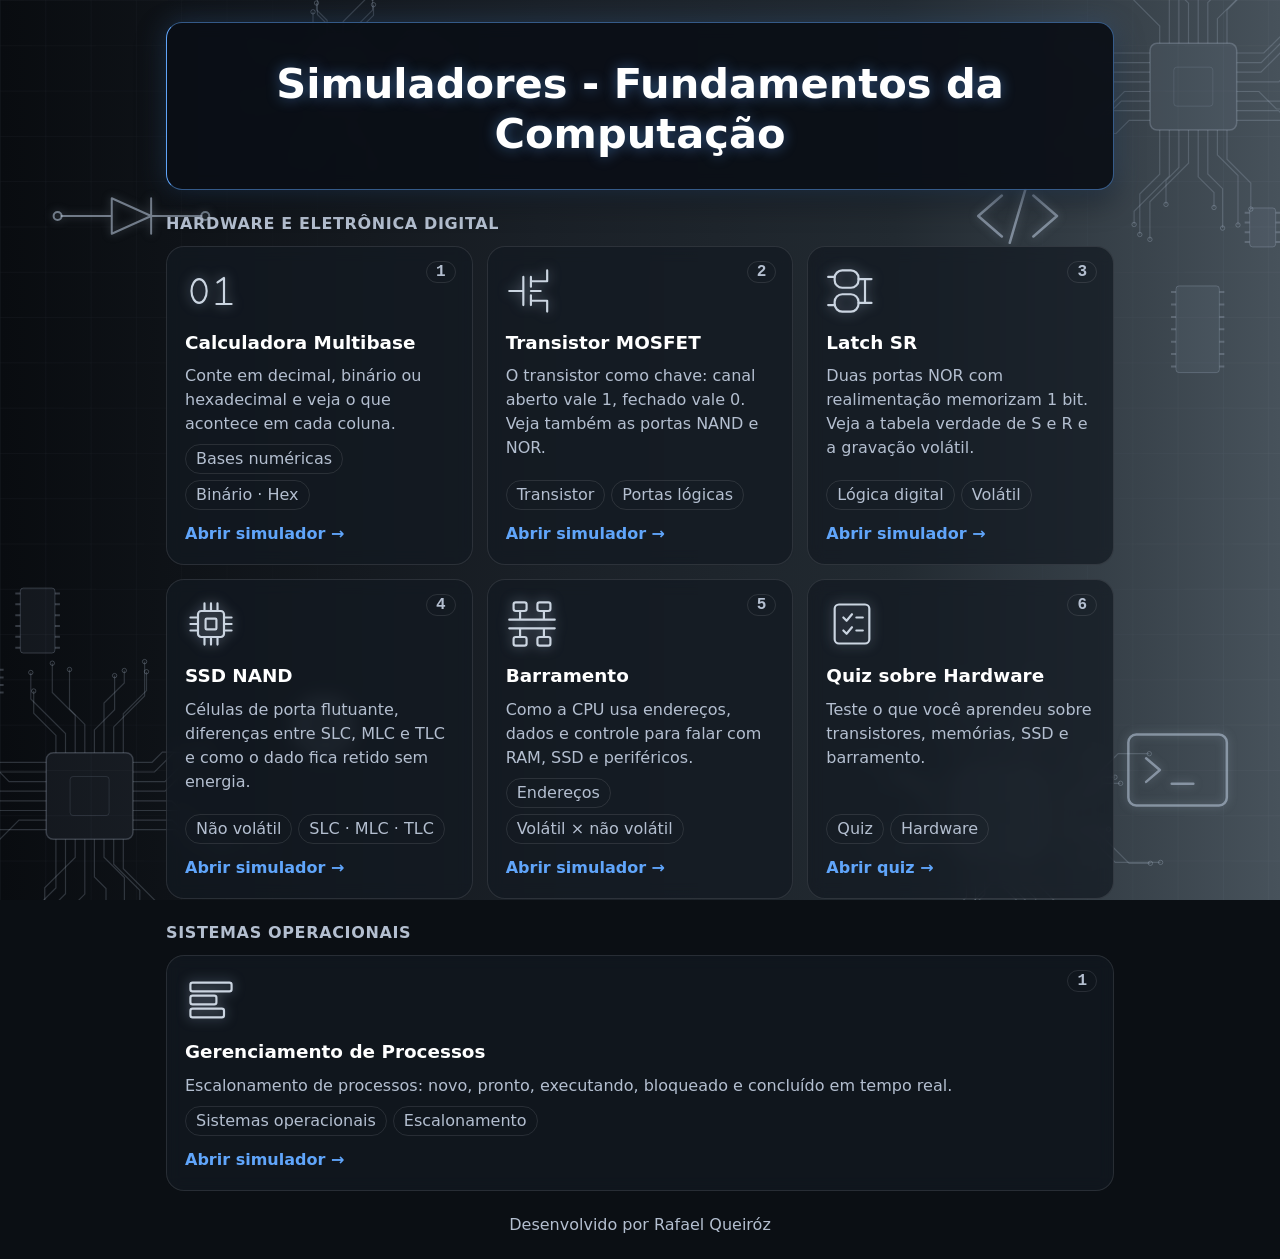
==== commit 65e641d8: "🐛 FIX: Correções nos simuladores 04 e 05" ====
--- a/index.html
+++ b/index.html
@@ -176,12 +176,11 @@
 		<svg id="bg" aria-hidden="true"></svg>
 		<main>
 			<header class="top2">
-				<h1>Laboratório de Fundamento da Computação</h1>
+				<h1>Simuladores - Fundamentos da Computação</h1>
 			</header>
 			<div id="app"></div>
 			<footer>
-				Cada simulador abre em uma nova aba. Funciona no
-				celular e no computador.
+				Desenvolvido por Rafael Queiróz
 			</footer>
 		</main>
 		<script>
@@ -189,7 +188,7 @@
 			// Para uma trilha nova: inclua um objeto em TRILHAS. "ico" é o conteúdo interno do SVG (viewBox 0 0 48 48).
 			const TRILHAS = [
 				{
-					nome: 'Trilha sugerida',
+					nome: 'Hardware e Eletrônica Digital',
 					sims: [
 						{
 							titulo: 'Calculadora Multibase',
@@ -269,7 +268,7 @@
 			]
 			document.getElementById('app').innerHTML = TRILHAS.map(
 				(t) =>
-					`<h3>${t.nome}</h3><nav class="grid">${t.sims.map((s, n) => `<a class="tile" href="${s.url}" target="_blank" rel="noopener"><span class="n">${n + 1}</span><svg class="ico" viewBox="0 0 48 48" fill="none" stroke="currentColor" stroke-width="2" stroke-linecap="round" stroke-linejoin="round">${s.ico}</svg><h2>${s.titulo}</h2><p>${s.desc}</p><div class="tags">${s.tags.map((g) => `<i>${g}</i>`).join('')}</div><b class="go">${s.cta || 'Abrir simulador'} →</b></a>`).join('')}</nav>`,
+					`<h3>${t.nome}</h3><nav class="grid">${t.sims.map((s, n) => `<a class="tile" href="${s.url}"  rel="noopener"><span class="n">${n + 1}</span><svg class="ico" viewBox="0 0 48 48" fill="none" stroke="currentColor" stroke-width="2" stroke-linecap="round" stroke-linejoin="round">${s.ico}</svg><h2>${s.titulo}</h2><p>${s.desc}</p><div class="tags">${s.tags.map((g) => `<i>${g}</i>`).join('')}</div><b class="go">${s.cta || 'Abrir simulador'} →</b></a>`).join('')}</nav>`,
 			).join('')
 		</script>
 		<script>
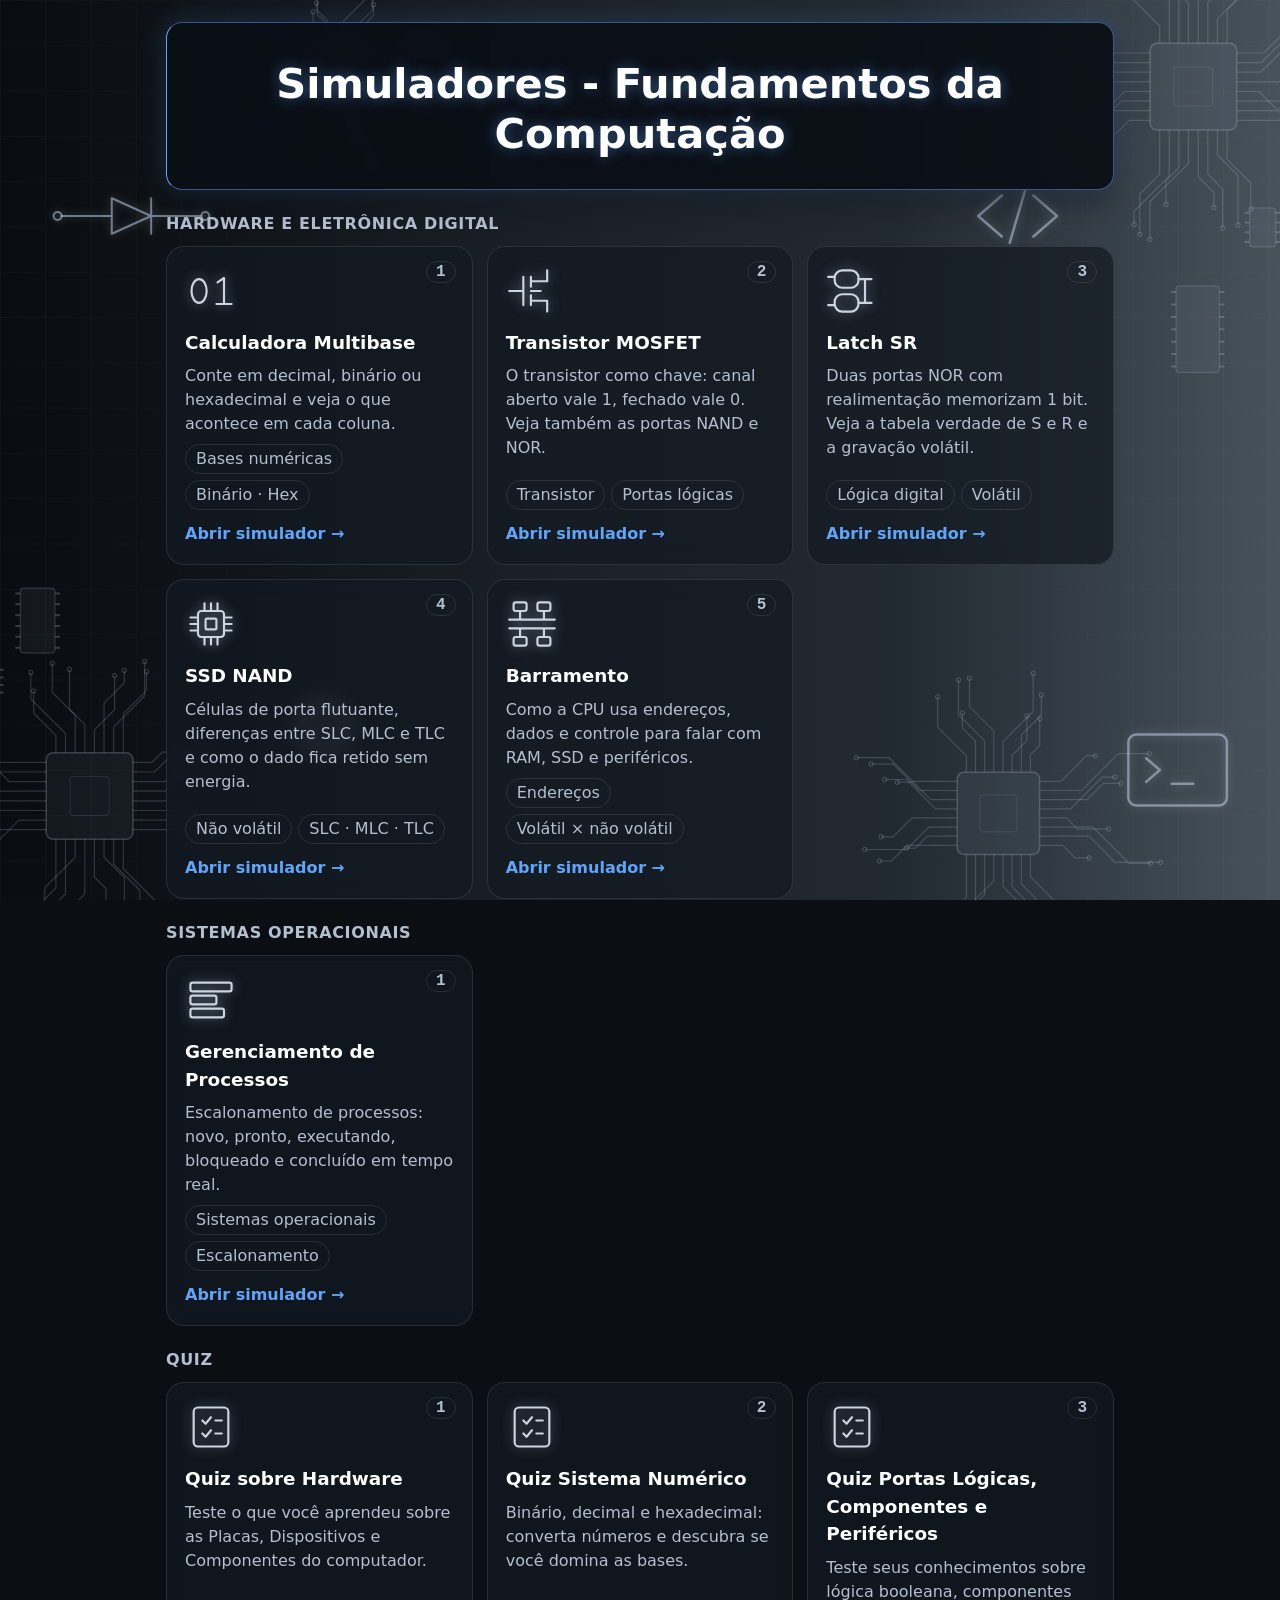
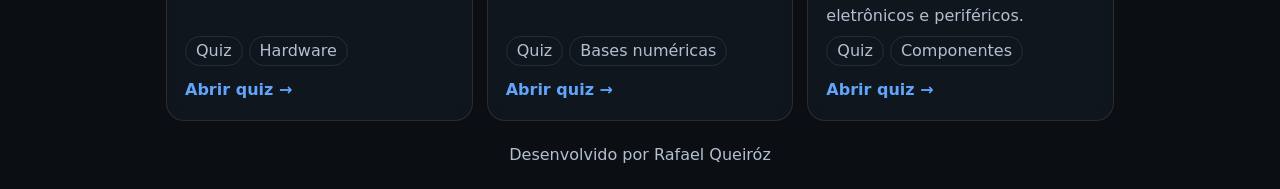
==== commit e716d979: "✨ New Feature: Quizzes" ====
--- a/index.html
+++ b/index.html
@@ -6,7 +6,7 @@
 			name="viewport"
 			content="width=device-width, initial-scale=1, viewport-fit=cover"
 		/>
-		<title>Laboratório de Fundamento da Computação</title>
+		<title>Simuladores - Fundamentos da Computação</title>
 		<style>
 			:root {
 				--card: rgba(18, 25, 34, 0.72);
@@ -87,7 +87,7 @@
 			.grid {
 				display: grid;
 				grid-template-columns: repeat(
-					auto-fit,
+					auto-fill,
 					minmax(250px, 1fr)
 				);
 				gap: 14px;
@@ -240,14 +240,6 @@
 							url: '05.html',
 							ico: '<path d="M3 20h42M3 28h42M13 12v8M13 28v8M35 12v8M35 28v8"/><rect x="7" y="4" width="12" height="8" rx="2"/><rect x="29" y="4" width="12" height="8" rx="2"/><rect x="7" y="36" width="12" height="8" rx="2"/><rect x="29" y="36" width="12" height="8" rx="2"/>',
 						},
-						{
-							titulo: 'Quiz sobre Hardware',
-							desc: 'Teste o que você aprendeu sobre transistores, memórias, SSD e barramento.',
-							tags: ['Quiz', 'Hardware'],
-							cta: 'Abrir quiz',
-							url: '06.html', // TODO: trocar pelo link do quiz
-							ico: '<rect x="8" y="6" width="32" height="36" rx="4"/><path d="M16 18l3 3 5-6M28 18h6M16 30l3 3 5-6M28 30h6"/>',
-						},
 					],
 				},
 				{
@@ -262,6 +254,35 @@
 							],
 							url: 'so_01.html',
 							ico: '<rect x="5" y="8" width="38" height="8" rx="2"/><rect x="5" y="20" width="24" height="8" rx="2"/><rect x="5" y="32" width="31" height="8" rx="2"/>',
+						},
+					],
+				},
+				{
+					nome: 'Quiz',
+					sims: [
+						{
+							titulo: 'Quiz sobre Hardware',
+							desc: 'Teste o que você aprendeu sobre as Placas, Dispositivos e Componentes do computador.',
+							tags: ['Quiz', 'Hardware'],
+							cta: 'Abrir quiz',
+							url: 'quiz_01.html', 
+							ico: '<rect x="8" y="6" width="32" height="36" rx="4"/><path d="M16 18l3 3 5-6M28 18h6M16 30l3 3 5-6M28 30h6"/>',
+						},
+						{
+							titulo: 'Quiz Sistema Numérico',
+							desc: 'Binário, decimal e hexadecimal: converta números e descubra se você domina as bases.',
+							tags: ['Quiz', 'Bases numéricas'],
+							cta: 'Abrir quiz',
+							url: 'quiz_02.html', 
+							ico: '<rect x="8" y="6" width="32" height="36" rx="4"/><path d="M16 18l3 3 5-6M28 18h6M16 30l3 3 5-6M28 30h6"/>',
+						},
+						{
+							titulo: 'Quiz Portas Lógicas, Componentes e Periféricos',
+							desc: 'Teste seus conhecimentos sobre lógica booleana, componentes eletrônicos e periféricos.',
+							tags: ['Quiz', 'Componentes'],
+							cta: 'Abrir quiz',
+							url: 'quiz_03.html', 
+							ico: '<rect x="8" y="6" width="32" height="36" rx="4"/><path d="M16 18l3 3 5-6M28 18h6M16 30l3 3 5-6M28 30h6"/>',
 						},
 					],
 				},
@@ -485,4 +506,4 @@
 			})()
 		</script>
 	</body>
-</html>
+</html>
